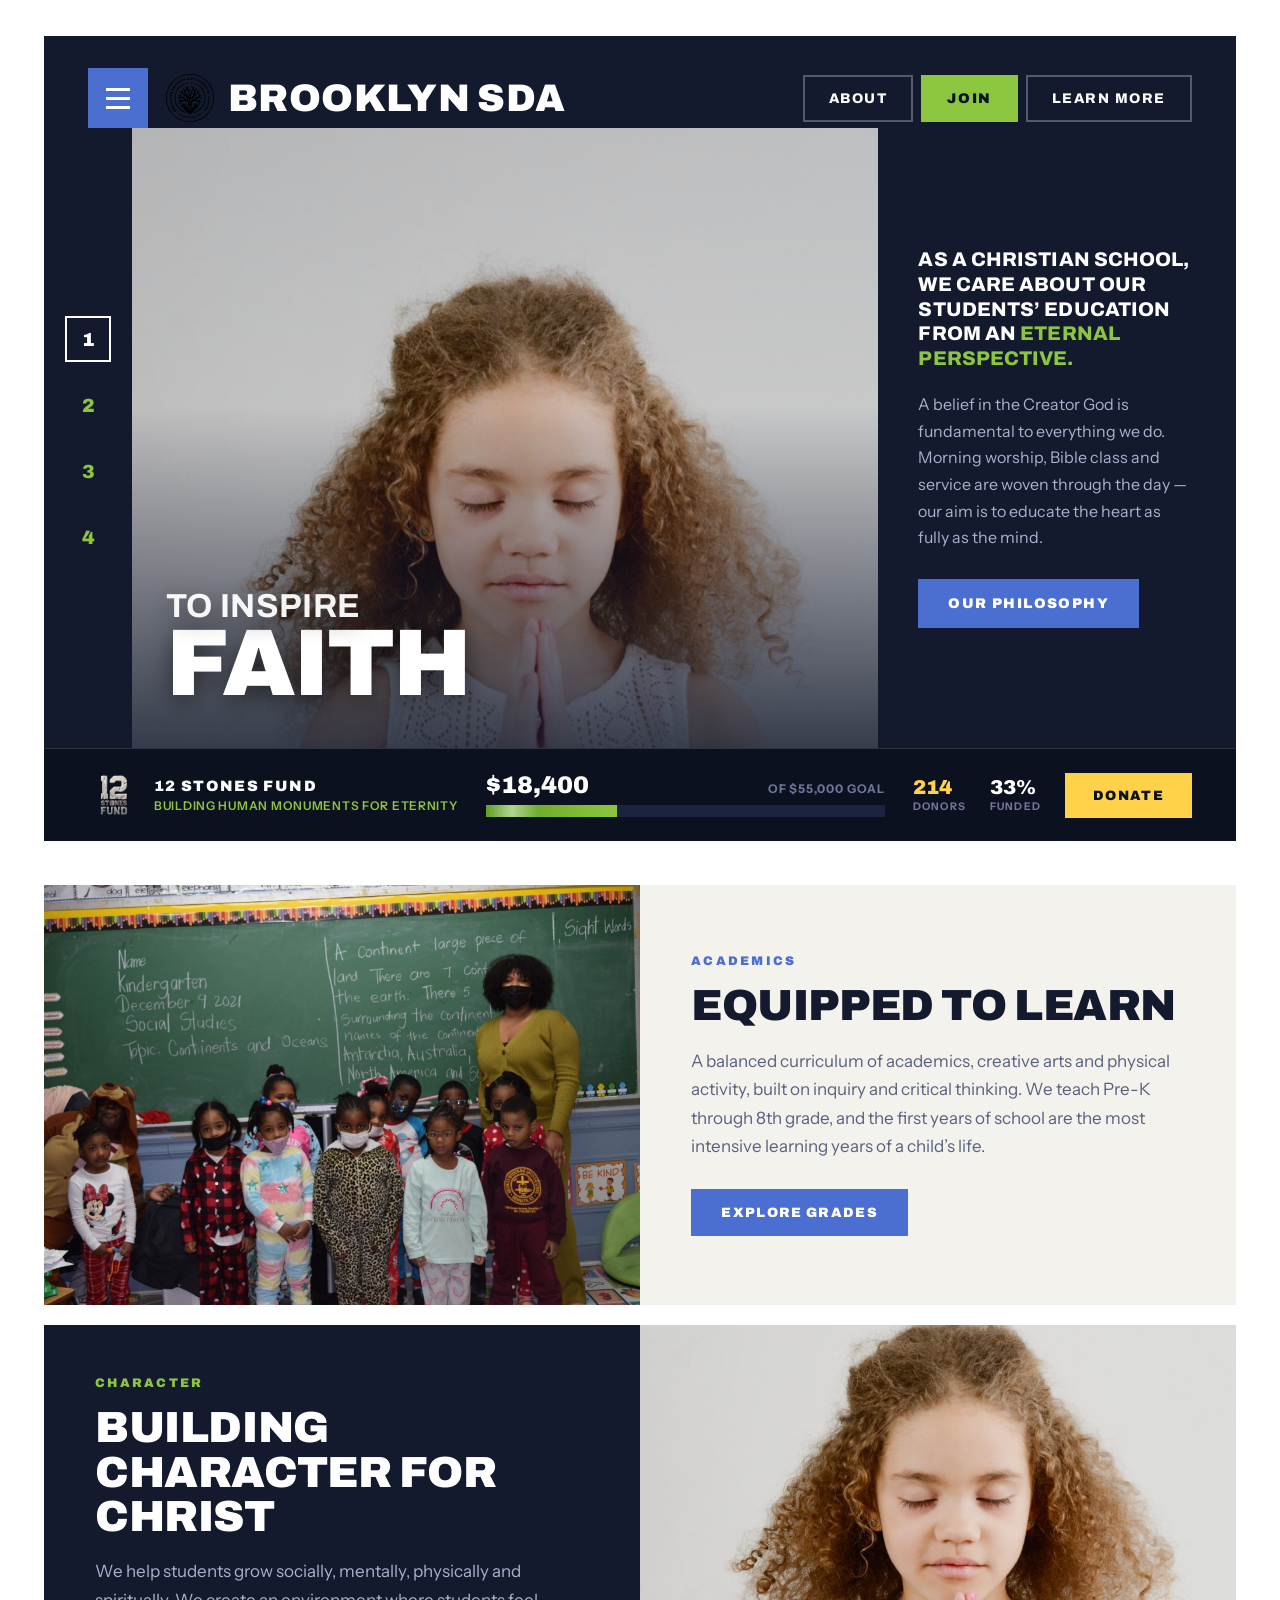
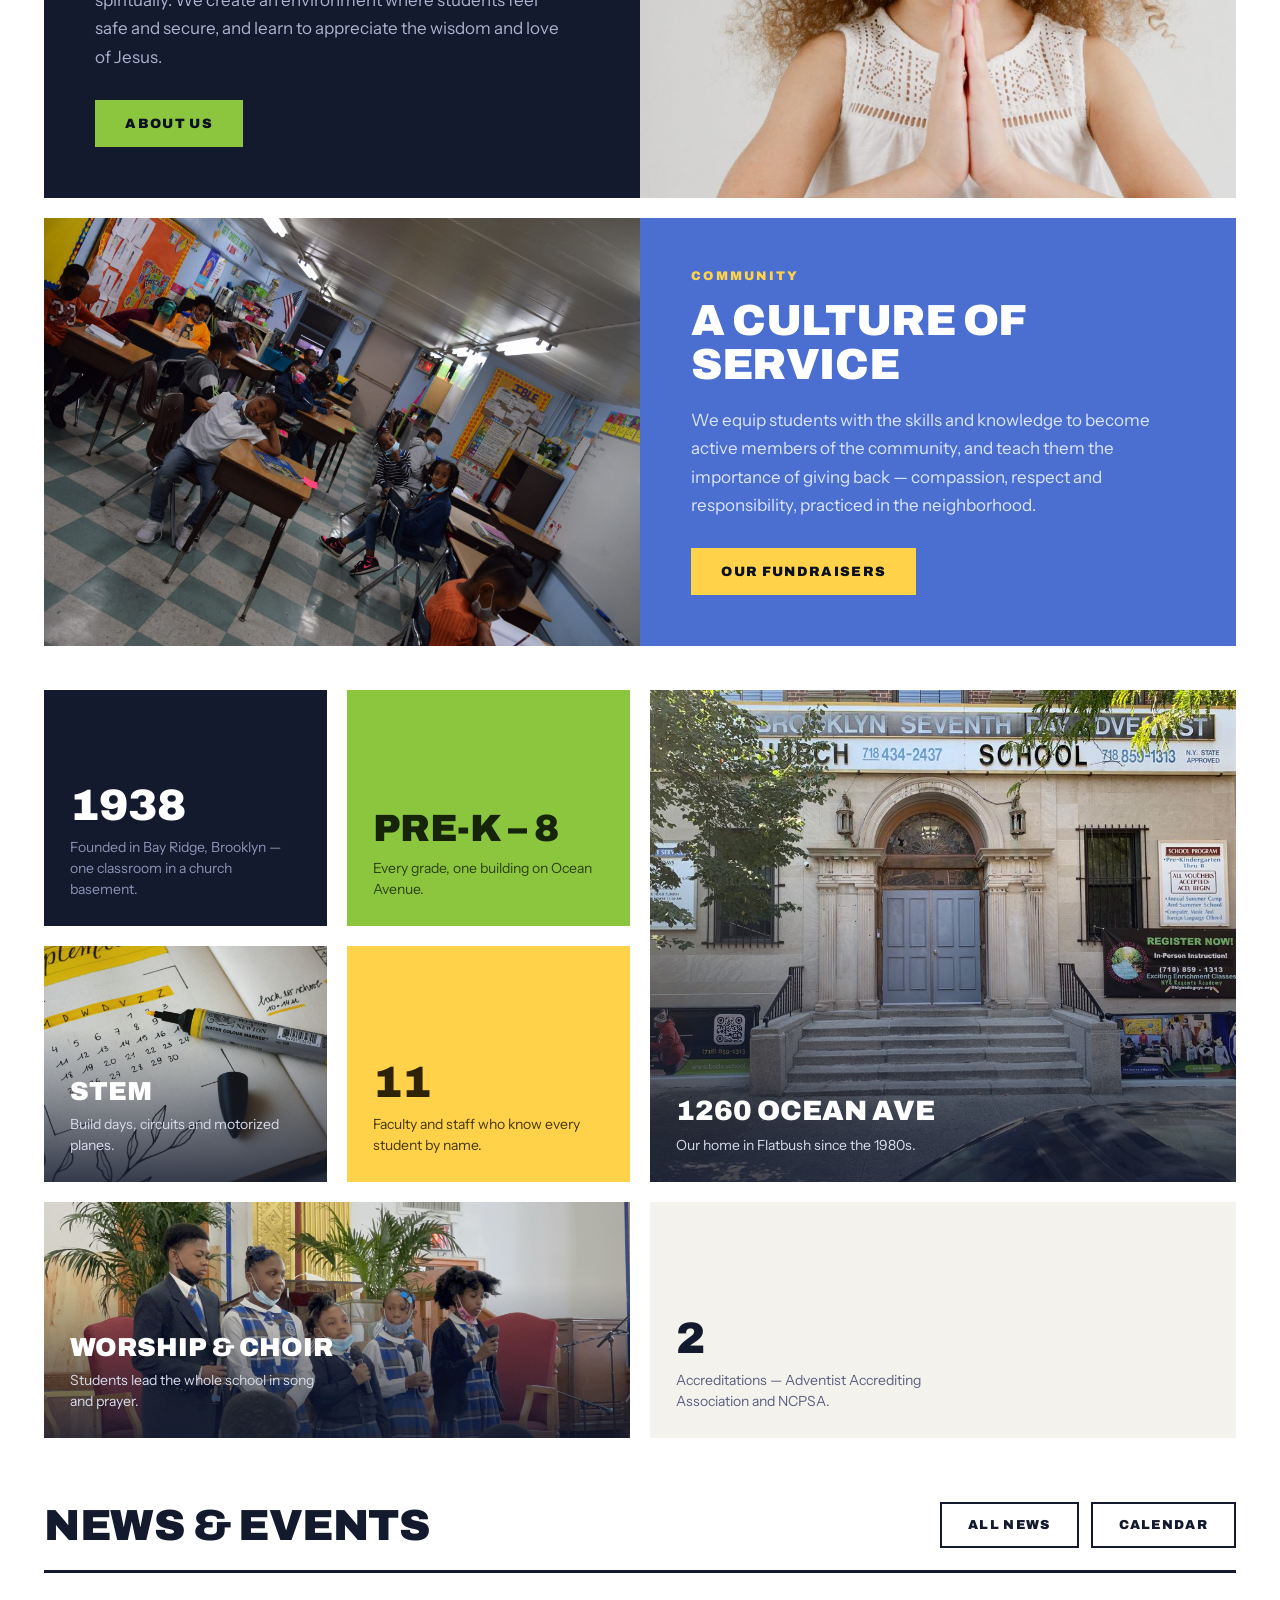
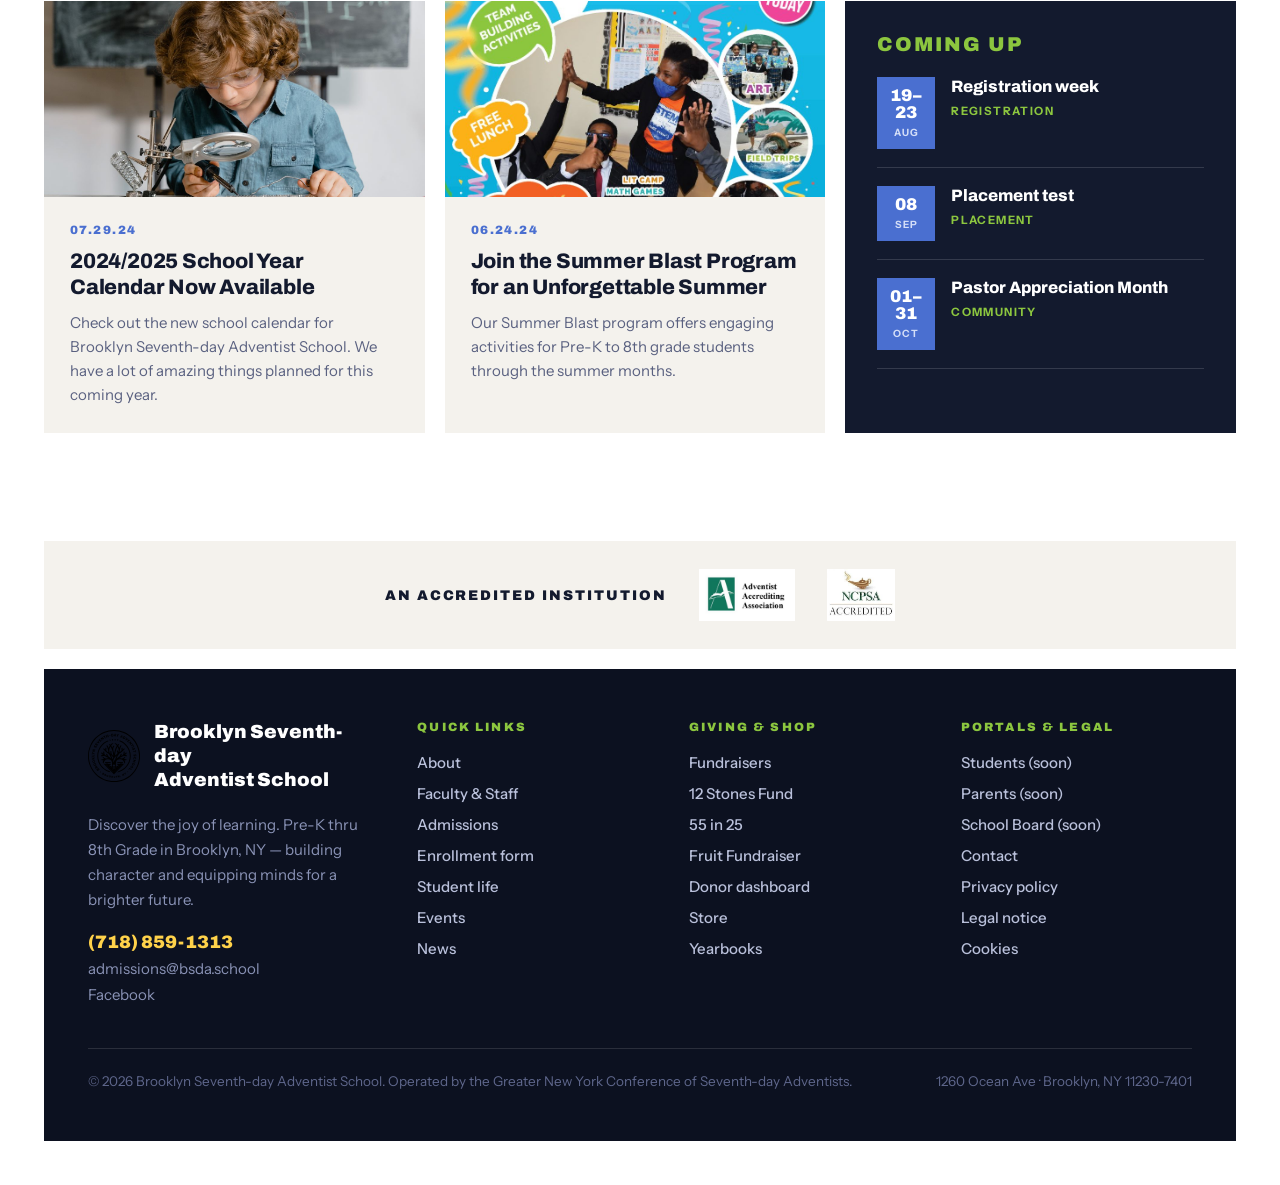
==== site/index.html @ 090581a4 "Add static BSDA School site ported from Claude Design prototype Dependency-free HTML/CSS/JS implemen" ====
<!DOCTYPE html>
<html lang="en">
<head>
<meta charset="utf-8">
<meta name="viewport" content="width=device-width, initial-scale=1">
<title>Brooklyn Seventh-day Adventist School</title>
<meta name="description" content="Brooklyn SDA School — Pre-K through 8th grade at 1260 Ocean Ave, Brooklyn, NY. Building characters for Christ.">
<link rel="icon" href="assets/logo-badge-blue.jpg">
<link rel="preconnect" href="https://fonts.googleapis.com">
<link rel="preconnect" href="https://fonts.gstatic.com" crossorigin>
<link href="https://fonts.googleapis.com/css2?family=Archivo:wght@400;500;600;700;800;900&family=Instrument+Sans:ital,wght@0,400;0,500;0,600;0,700;1,400&display=swap" rel="stylesheet">
<link rel="stylesheet" href="styles.css">
</head>
<body>
<div id="app"></div>
<script>
  // Donation counter values (shown in the hero HUD and on the Give page).
  window.BSDA_CONFIG = { raised: 18400, goal: 55000, donors: 214 };
</script>
<script src="view.js"></script>
<script src="app.js"></script>
</body>
</html>
---- site/styles.css ----
*, *::before, *::after { box-sizing: border-box; }
  html { scroll-behavior: smooth; }
  body { margin: 0; background: #FFFFFF; color: #131A2E; font-family: "Instrument Sans", system-ui, sans-serif; -webkit-font-smoothing: antialiased; }
  h1, h2, h3, h4, h5 { font-family: "Archivo", system-ui, sans-serif; margin: 0; letter-spacing: -0.01em; }
  p { margin: 0; text-wrap: pretty; }
  a { color: #2E4CA8; text-decoration: none; }
  a:hover { color: #131A2E; }
  button, input, select, textarea { font: inherit; color: inherit; }
  img { display: block; }
  ::selection { background: #8CC63F; color: #131A2E; }
  @keyframes bsda-sheen { 0% { transform: translateX(-120%); } 60%,100% { transform: translateX(320%); } }
  @keyframes bsda-fade { from { opacity: 0; transform: translateY(14px); } to { opacity: 1; transform: none; } }
  [data-rail]::-webkit-scrollbar { height: 8px; }
  [data-rail]::-webkit-scrollbar-thumb { background: #131A2E; border-radius: 99px; }
  [data-rail]::-webkit-scrollbar-track { background: rgba(19,26,46,.1); border-radius: 99px; }

/* hover states */
.hv1:hover { color:#8CC63F !important; }
.hv2:hover { background:#fff !important; }
.hv3:hover { color:#fff !important; }
.hv4:hover { background:#8CC63F !important; }
.hv5:hover { background:#fff !important; color:#131A2E !important; border-color:#fff !important; }
.hv6:hover { background:#fff !important; border-color:#fff !important; }
.hv7:hover { background:#8CC63F !important; color:#0C1120 !important; }
.hv8:hover { opacity:.85 !important; }
.hv9:hover { background:#131A2E !important; color:#fff !important; }
.hv10:hover { background:#fff !important; color:#131A2E !important; }
.hv11:hover { color:#2E4CA8 !important; }
.hv12:hover { color:#FFD24A !important; }

/* layout gutter, shared by every section */
:root { --gx: 44px; }

/* The prototype is desktop-first; these rules stack its grids on small screens. */
@media (max-width: 900px) {
  :root { --gx: 16px; }
  [style*="grid-template-columns"] { grid-template-columns: 1fr !important; }
  [style*="grid-column:"] { grid-column: auto !important; }
  [style*="grid-row:"] { grid-row: auto !important; }
  [style*="min-height:620px"] { min-height: 420px !important; }
  [style*="position:sticky"] { position: static !important; }
}
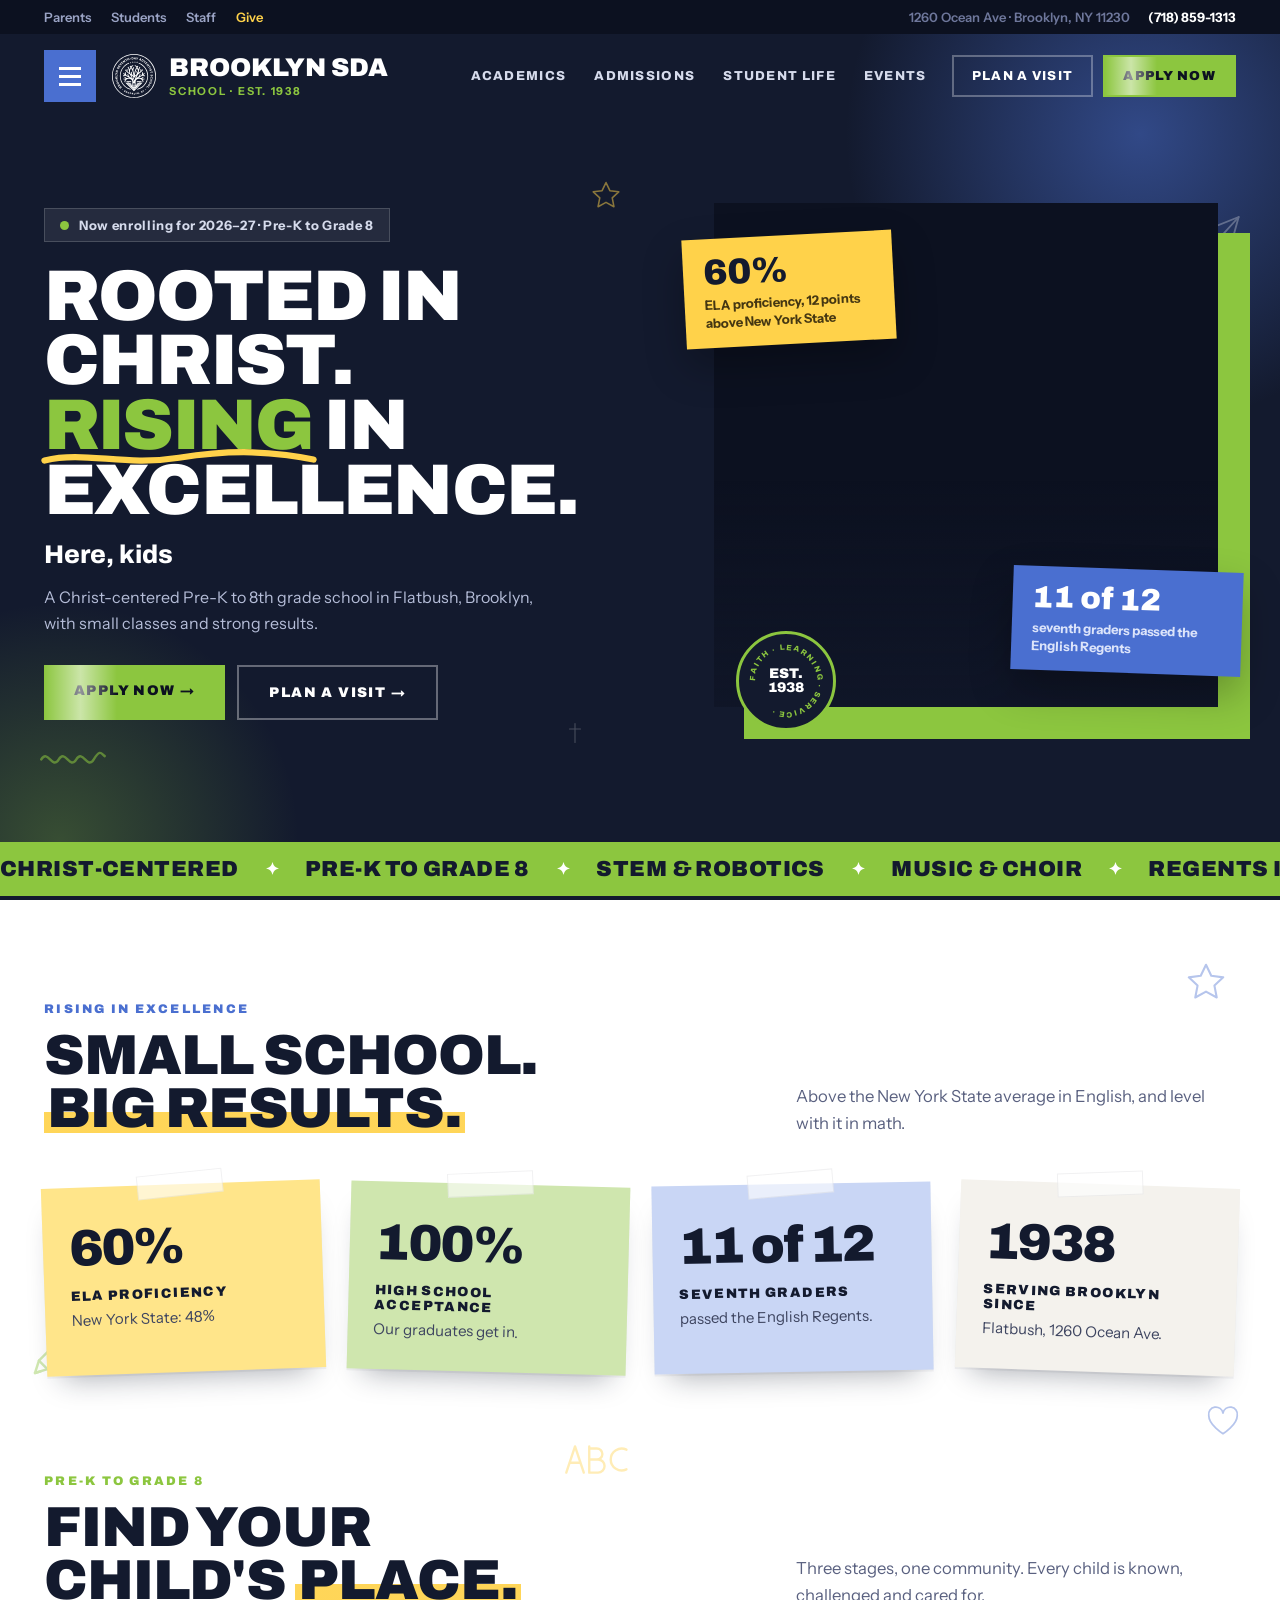
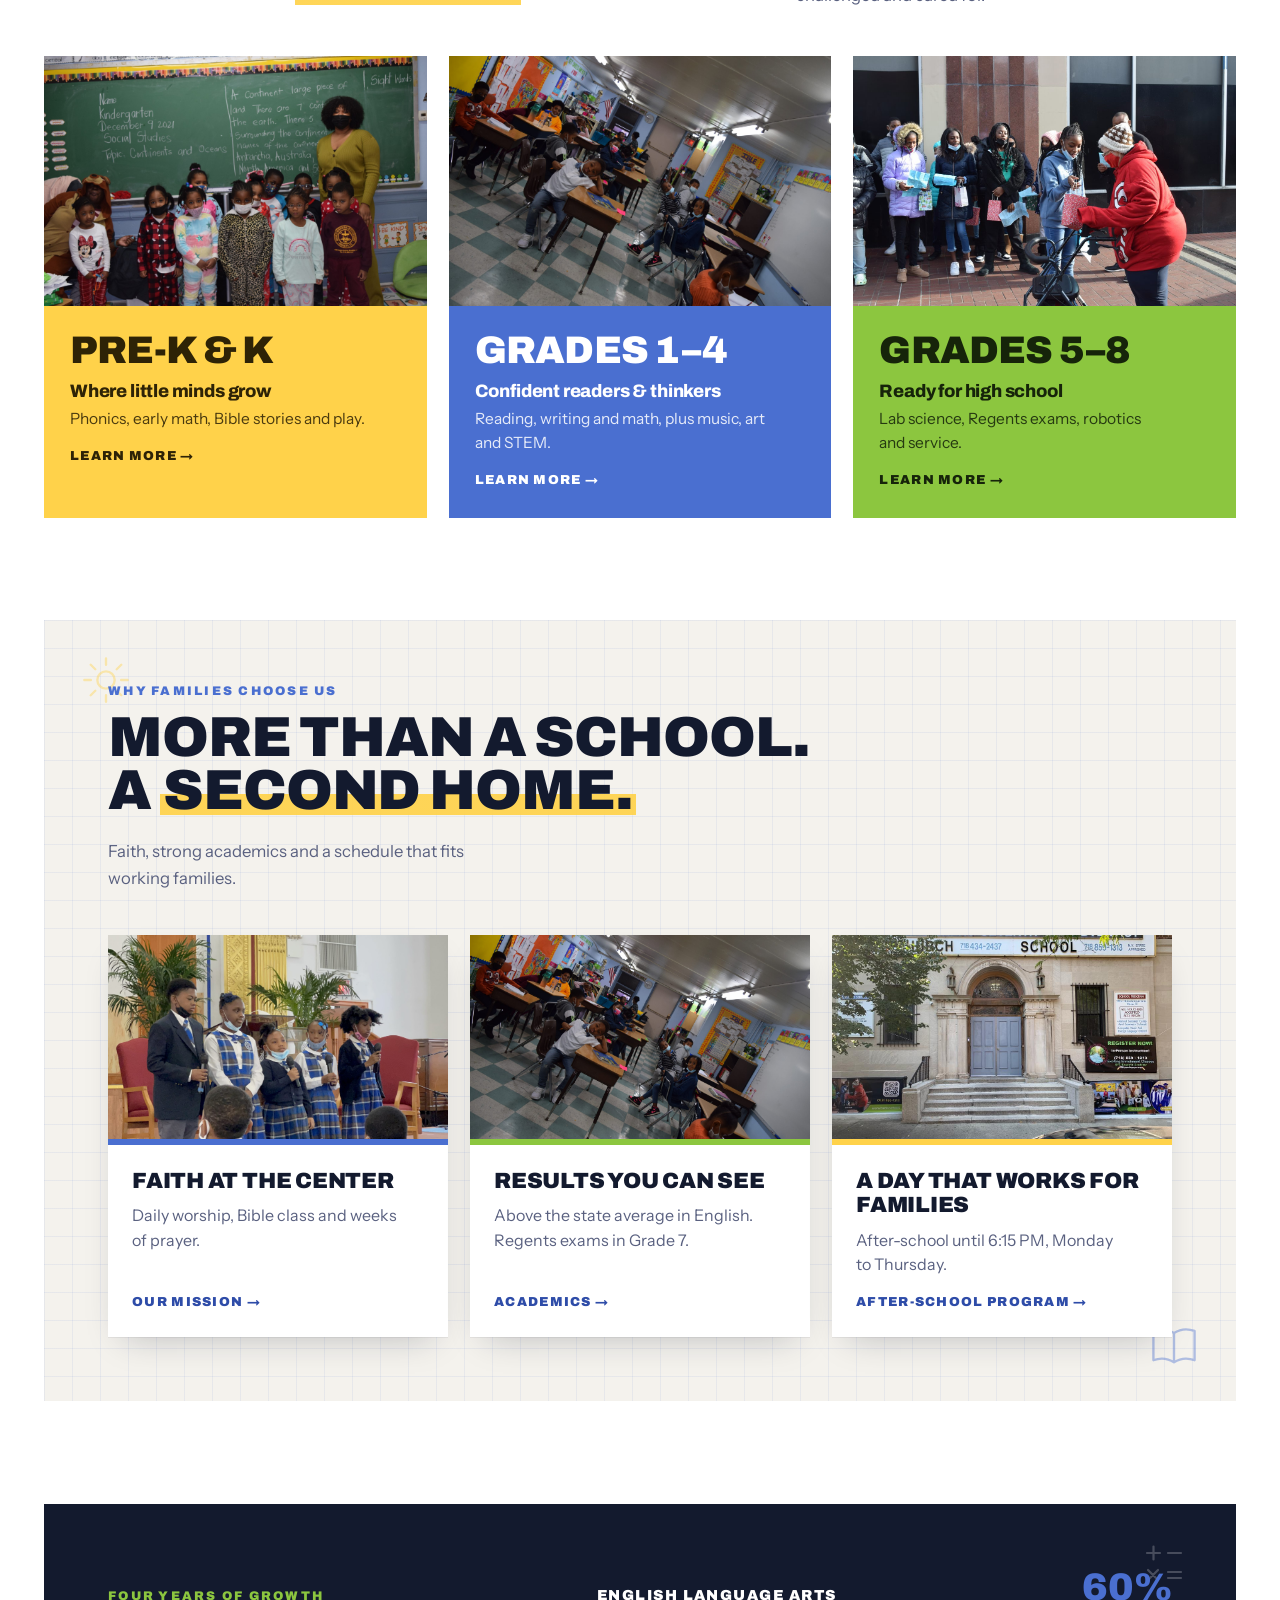
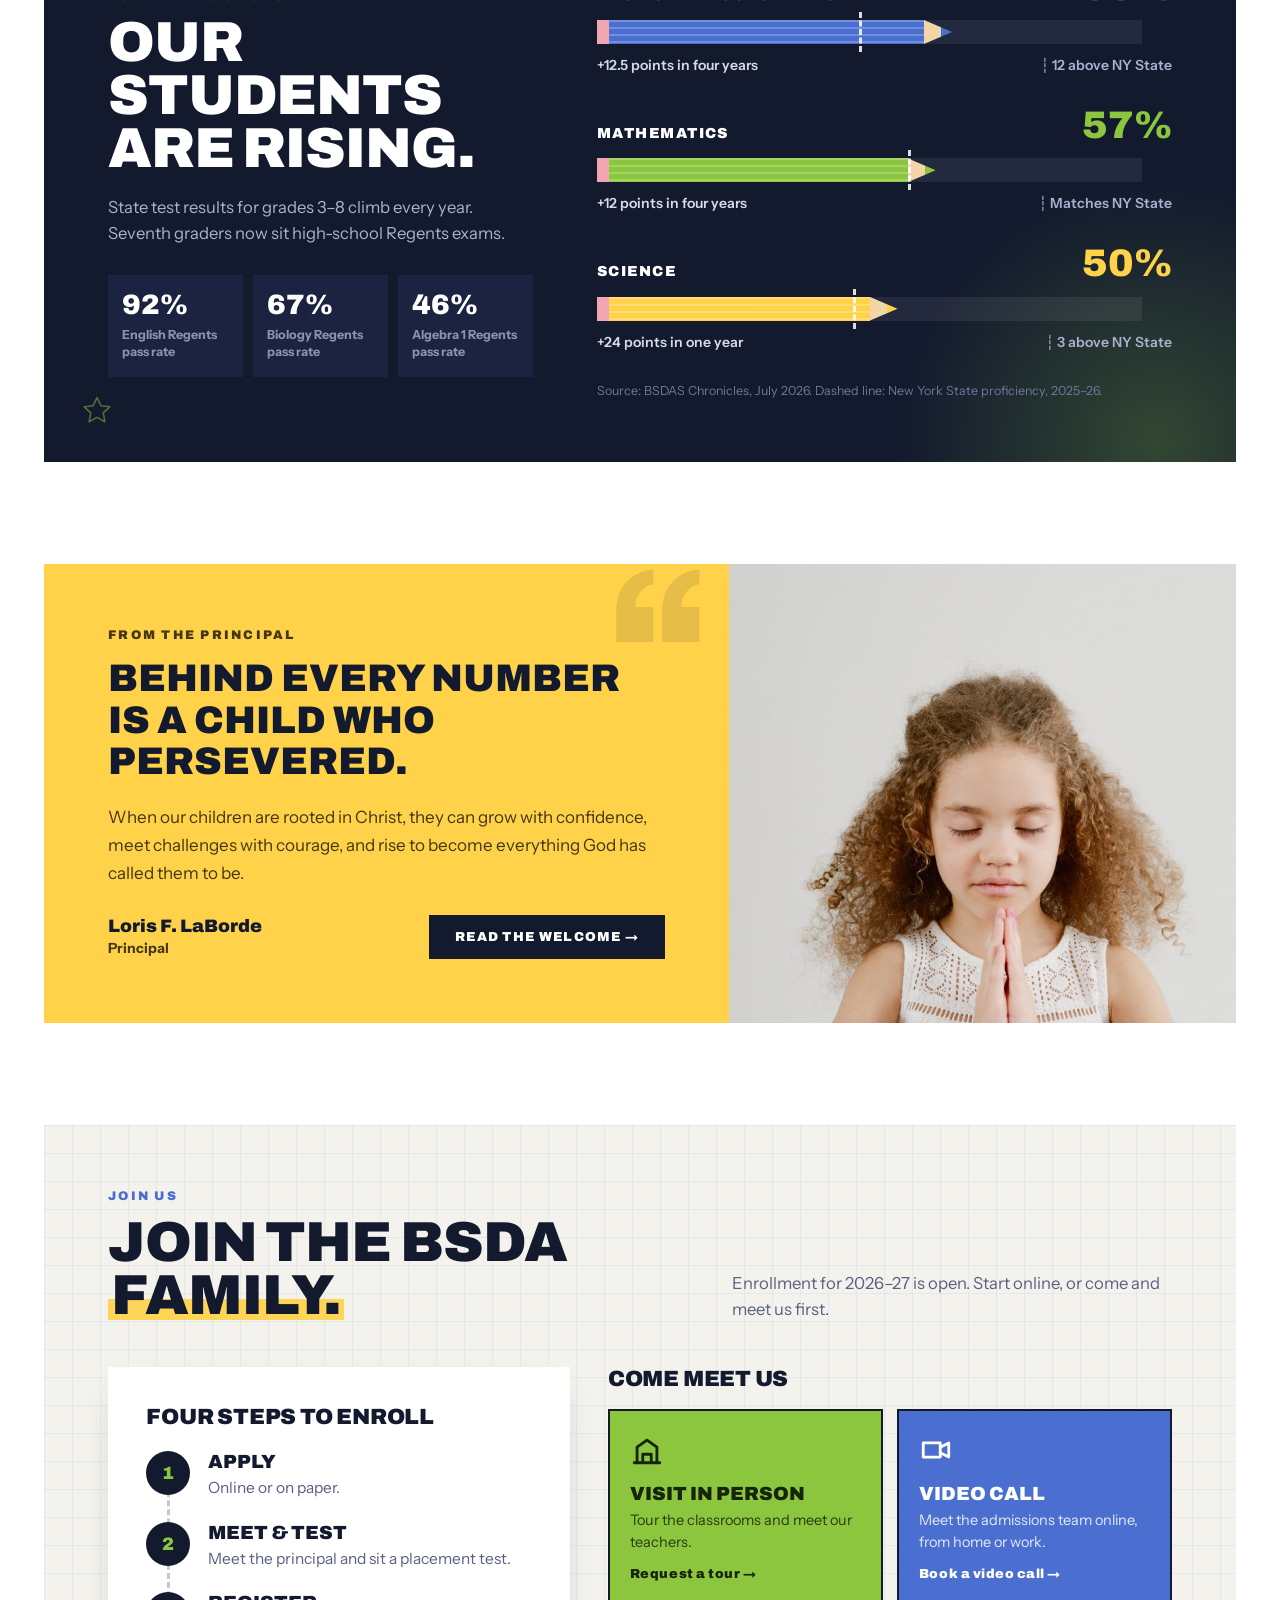
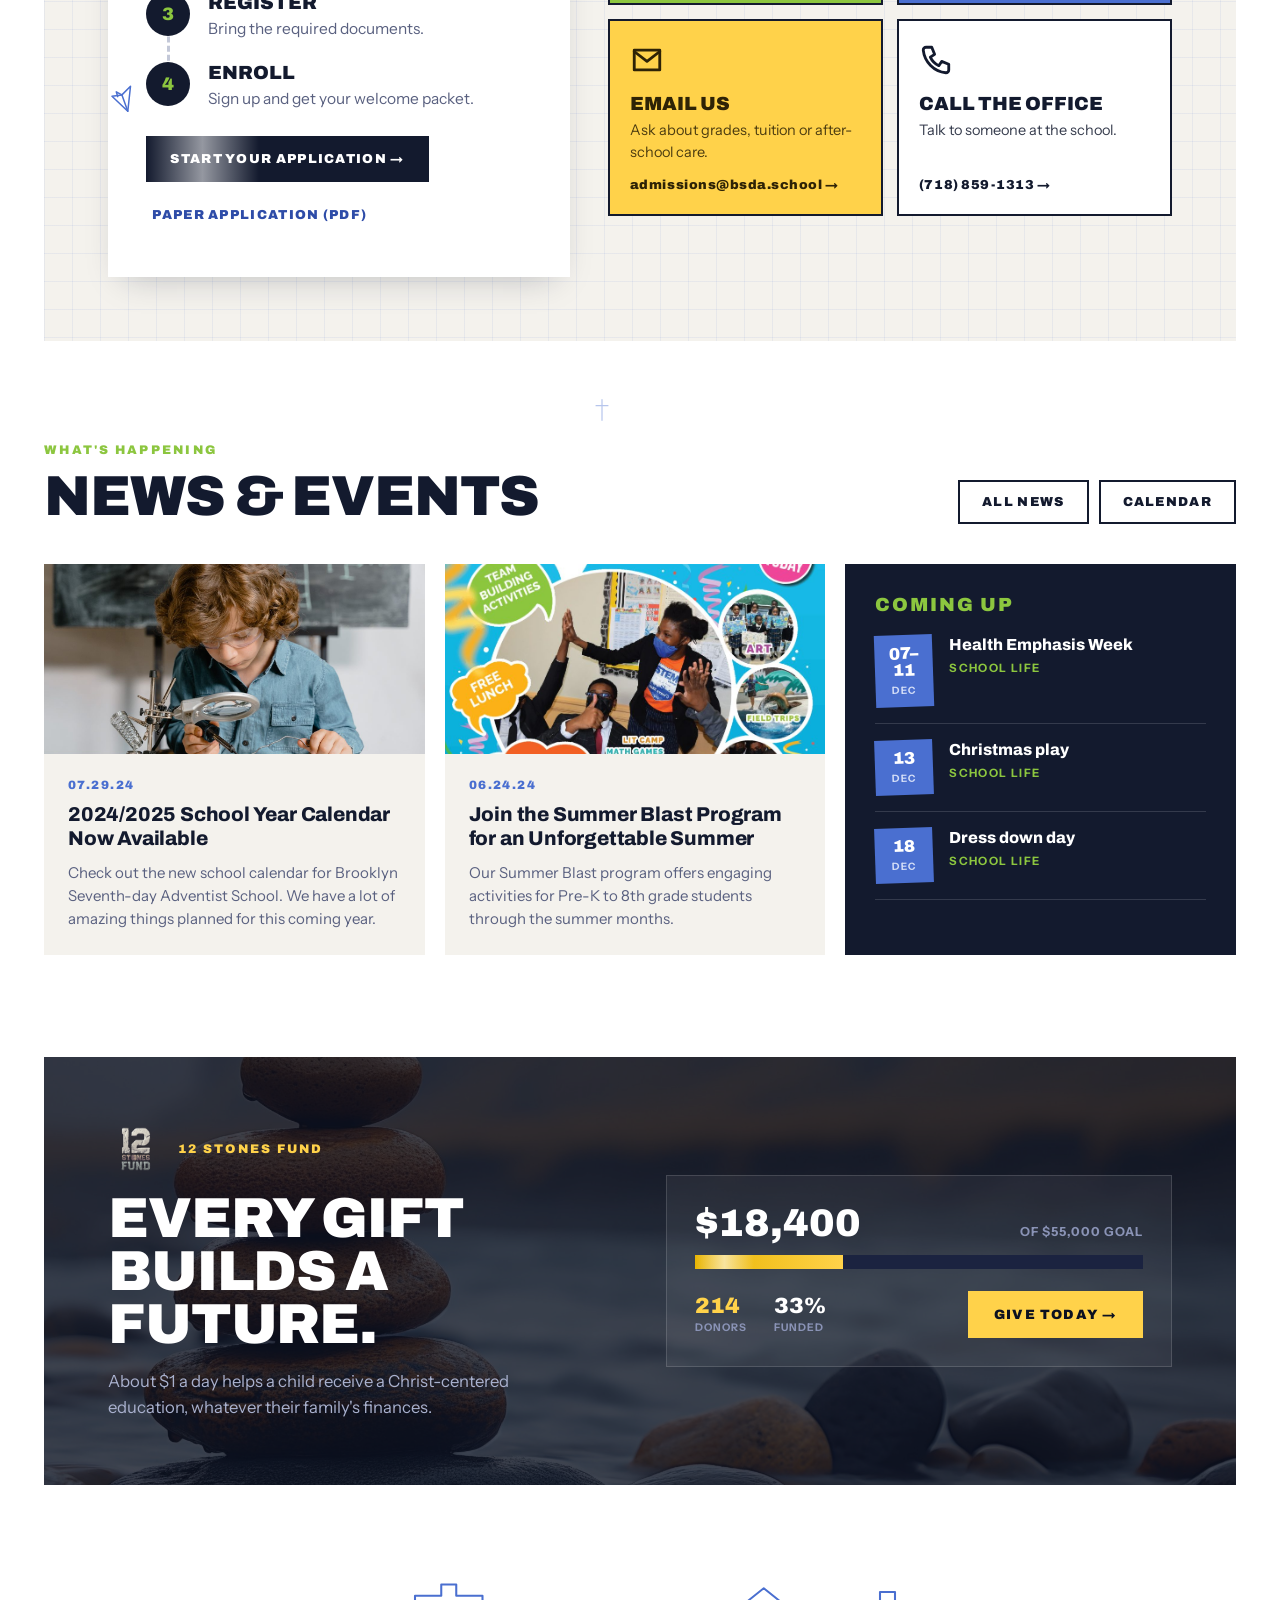
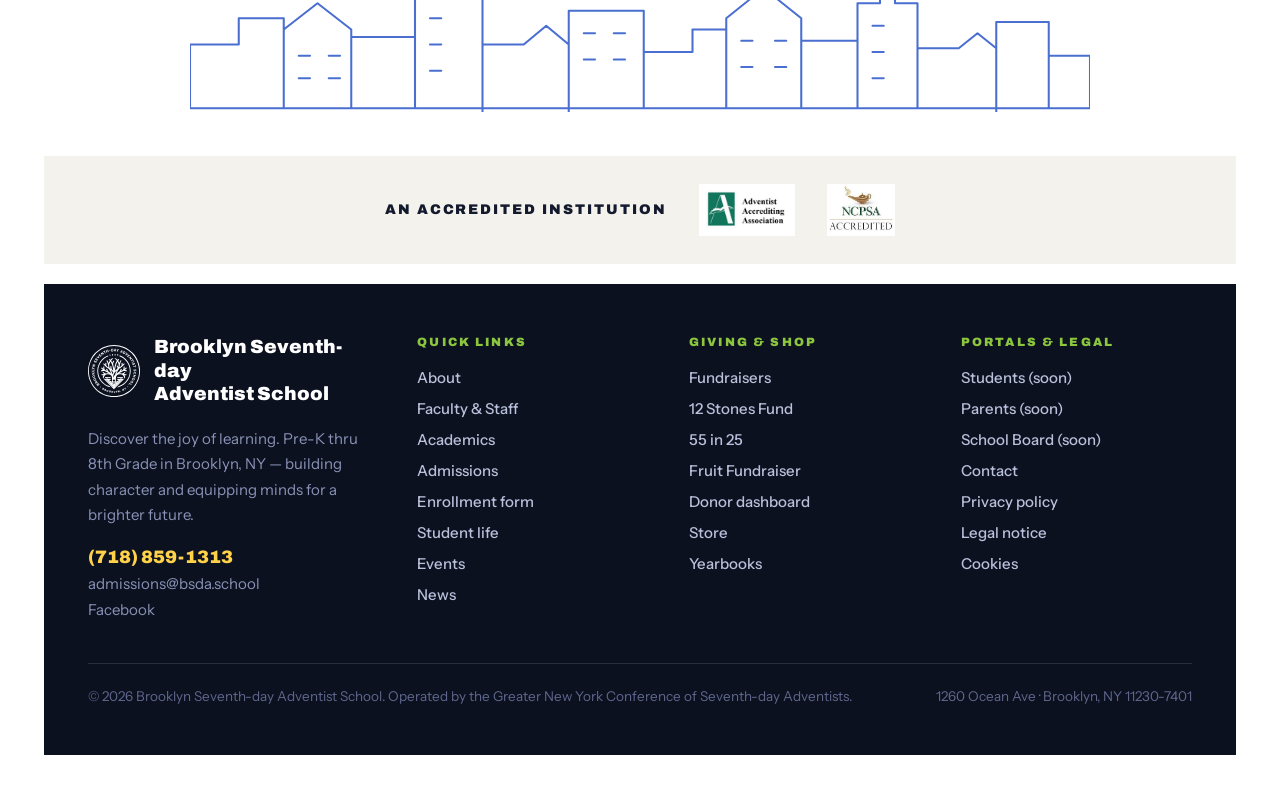
==== commit 70585477: "Homepage v2: one-screen hero, intro screen, plan-a-visit chooser and doodle motion - Hero fits one s" ====
--- a/site/index.html
+++ b/site/index.html
@@ -12,6 +12,53 @@
 <link rel="stylesheet" href="styles.css">
 </head>
 <body>
+
+<!-- Intro screen: shown once per visit, skipped for reduced motion. Lives outside #app so re-renders never touch it. -->
+<div id="loader" aria-hidden="true">
+  <div class="ld-layer ld-y"></div>
+  <div class="ld-layer ld-g"></div>
+  <div class="ld-layer ld-b"></div>
+  <div class="ld-layer ld-n">
+    <img class="ld-crest" src="assets/logo-white.svg" alt="" />
+    <div class="ld-word">BROOKLYN SDA</div>
+    <svg class="ld-scribble" viewBox="0 0 300 24"><path d="M6 15 C 50 4, 90 22, 150 12 S 250 5, 294 14"/></svg>
+    <div class="ld-pencils">
+      <svg viewBox="0 0 220 24"><rect x="14" y="2" width="154" height="20" fill="#4A6FD0"/><rect x="0" y="2" width="14" height="20" fill="#F2A6B3"/><path d="M168 2 206 12 168 22z" fill="#F2D6A8"/><path d="M195 9.1 206 12 195 14.9z" fill="#4A6FD0"/></svg>
+      <svg viewBox="0 0 220 24"><rect x="14" y="2" width="154" height="20" fill="#8CC63F"/><rect x="0" y="2" width="14" height="20" fill="#F2A6B3"/><path d="M168 2 206 12 168 22z" fill="#F2D6A8"/><path d="M195 9.1 206 12 195 14.9z" fill="#8CC63F"/></svg>
+      <svg viewBox="0 0 220 24"><rect x="14" y="2" width="154" height="20" fill="#FFD24A"/><rect x="0" y="2" width="14" height="20" fill="#F2A6B3"/><path d="M168 2 206 12 168 22z" fill="#F2D6A8"/><path d="M195 9.1 206 12 195 14.9z" fill="#FFD24A"/></svg>
+      <svg viewBox="0 0 220 24"><rect x="14" y="2" width="154" height="20" fill="#ffffff"/><rect x="0" y="2" width="14" height="20" fill="#F2A6B3"/><path d="M168 2 206 12 168 22z" fill="#F2D6A8"/><path d="M195 9.1 206 12 195 14.9z" fill="#131A2E"/></svg>
+    </div>
+  </div>
+</div>
+<script>
+  (function () {
+    var root = document.documentElement, loader = document.getElementById('loader'), skip = false;
+    try { skip = sessionStorage.getItem('bsda-intro') === '1'; } catch (e) {}
+    if (window.matchMedia && matchMedia('(prefers-reduced-motion: reduce)').matches) skip = true;
+    if (skip) { loader.parentNode.removeChild(loader); return; }
+    try { sessionStorage.setItem('bsda-intro', '1'); } catch (e) {}
+    root.classList.add('intro');
+    setTimeout(function () { if (loader.parentNode) loader.parentNode.removeChild(loader); root.classList.remove('intro'); }, 2400);
+  })();
+</script>
+
+<!-- Doodle kit: hand-drawn line art used as quiet background decoration (<use href="#d-star"/>, etc.). -->
+<svg width="0" height="0" style="position:absolute" aria-hidden="true">
+  <defs>
+    <symbol id="d-star" viewBox="0 0 48 48"><path d="M24 5l5.5 11.5 12.5 1.6-9.2 8.6 2.4 12.4L24 33l-11.2 6.1 2.4-12.4L6 18.1l12.5-1.6z"/></symbol>
+    <symbol id="d-pencil" viewBox="0 0 48 48"><path d="M8 40l3.5-11L33 7.5l7.5 7.5L19 36.5z"/><path d="M11.5 29l7.5 7.5M28.5 12l7.5 7.5M8 40l5-1.5"/></symbol>
+    <symbol id="d-plane" viewBox="0 0 48 48"><path d="M4 22L44 6 34 42 24 28z"/><path d="M24 28L44 6M24 28v11l6-6"/></symbol>
+    <symbol id="d-book" viewBox="0 0 48 48"><path d="M5 11c7-2.5 13-2 19 2v27c-6-4-12-4.5-19-2zM43 11c-7-2.5-13-2-19 2v27c6-4 12-4.5 19-2z"/></symbol>
+    <symbol id="d-cross" viewBox="0 0 48 48"><path d="M24 5v38M13 16h22"/></symbol>
+    <symbol id="d-squiggle" viewBox="0 0 64 24"><path d="M3 15c6-10 10 10 16 0s10 10 16 0 10 10 16 0 7-5 10-3"/></symbol>
+    <symbol id="d-heart" viewBox="0 0 48 48"><path d="M24 40S6 29 6 17a9 9 0 0 1 18-3 9 9 0 0 1 18 3c0 12-18 23-18 23z"/></symbol>
+    <symbol id="d-math" viewBox="0 0 48 48"><path d="M7 13h13M13.5 6.5v13M28 13h13M8 30l10 10M18 30L8 40M28 32h13M28 38h13"/></symbol>
+    <symbol id="d-sun" viewBox="0 0 48 48"><circle cx="24" cy="24" r="8"/><path d="M24 4v6M24 38v6M4 24h6M38 24h6M9.9 9.9l4.2 4.2M33.9 33.9l4.2 4.2M9.9 38.1l4.2-4.2M33.9 14.1l4.2-4.2"/></symbol>
+    <symbol id="d-abc" viewBox="0 0 64 32"><path d="M3 28L11 4l8 24M6 19h10M24 4v24h8a6 6 0 0 0 0-12h-8 7a5 5 0 0 0 0-10h-7M58 7a10 10 0 1 0 0 18"/></symbol>
+    <symbol id="d-skyline" viewBox="0 0 480 80"><path d="M0 78V44h26V30h24v48M50 78V36l18-14 18 14v42M86 78V40h34v38M120 78V18h14v-6h8v6h14v66M156 78V44h22l12-10 12 10v44M202 78V26h40v52M242 78V48h26V36h18v42M286 78V30l20-16 20 16v48M326 78V42h30v36M356 78V22h12v-6h8v6h12v56M388 78V46h22l10-8 10 8v40M430 78V32h28v46M458 78V50h22v28M0 78h480"/><path d="M58 50h6M74 50h6M58 62h6M74 62h6M210 38h6M226 38h6M210 52h6M226 52h6M294 42h6M312 42h6M294 56h6M312 56h6M128 30h6M128 44h6M128 58h6M364 34h6M364 48h6M364 62h6"/></symbol>
+  </defs>
+</svg>
+
 <div id="app"></div>
 <script>
   // Donation counter values (shown in the hero HUD and on the Give page).
--- a/site/styles.css
+++ b/site/styles.css
@@ -40,3 +40,209 @@
   [style*="min-height:620px"] { min-height: 420px !important; }
   [style*="position:sticky"] { position: static !important; }
 }
+
+
+/* logo-white.svg has no fill defined, so it renders black; flip it to white until the real logo arrives */
+img[src$="logo-white.svg"] { filter:invert(1); }
+
+/* =========================================================
+   HOMEPAGE
+   ========================================================= */
+:root { --ease:cubic-bezier(.22,1,.36,1); --spring:cubic-bezier(.34,1.56,.64,1); }
+
+/* ---------- type & layout helpers ---------- */
+.kicker { display:block; font-family:'Archivo',sans-serif; font-weight:900; font-size:12.5px; letter-spacing:.18em; text-transform:uppercase; }
+.h2 { font-family:'Archivo',sans-serif; font-weight:900; font-size:clamp(36px,4.4vw,64px); line-height:.94; letter-spacing:-.02em; text-transform:uppercase; margin-top:14px; color:#131A2E; }
+.lead { font-size:clamp(16px,1.3vw,18px); line-height:1.6; color:#5A6180; max-width:440px; }
+.sr-only { position:absolute; width:1px; height:1px; padding:0; margin:-1px; overflow:hidden; clip:rect(0,0,0,0); white-space:nowrap; border:0; }
+.sec { position:relative; isolation:isolate; padding:clamp(72px,8vw,120px) var(--gx) 0; }
+.sec-head { display:flex; justify-content:space-between; align-items:flex-end; gap:20px 48px; flex-wrap:wrap; }
+.panel { position:relative; overflow:hidden; isolation:isolate; padding:clamp(34px,5vw,76px); }
+.paper { background-color:#F4F2ED; background-image:linear-gradient(rgba(74,111,208,.08) 1px,transparent 1px),linear-gradient(90deg,rgba(74,111,208,.08) 1px,transparent 1px); background-size:28px 28px; }
+.grid3 { display:grid; grid-template-columns:repeat(3,1fr); gap:22px; }
+.card { display:flex; flex-direction:column; overflow:hidden; }
+.stats { display:grid; grid-template-columns:repeat(4,1fr); gap:26px; }
+
+/* ---------- first screen ---------- */
+.hero-screen { min-height:100vh; min-height:100svh; display:flex; flex-direction:column; }
+.hero { position:relative; flex:1; display:flex; flex-direction:column; background:#131A2E; overflow:hidden; isolation:isolate; }
+.hero-grid { flex:1; display:grid; grid-template-columns:1.08fr .92fr; gap:clamp(32px,4.5vw,72px); align-items:center; padding:clamp(4px,1.5vh,20px) var(--gx) clamp(28px,5vh,60px); }
+.hero-title { margin-top:clamp(14px,2.4vh,26px); font-family:'Archivo',sans-serif; font-weight:900; font-size:clamp(38px,min(5.6vw,8vh),96px); line-height:.9; letter-spacing:-.025em; text-transform:uppercase; color:#fff; }
+.hero-rot { margin-top:clamp(12px,2vh,24px); font-family:'Archivo',sans-serif; font-weight:800; font-size:clamp(18px,min(2vw,3.2vh),30px); line-height:1.2; color:#fff; }
+.hero-lead { margin-top:clamp(10px,1.6vh,18px); font-size:clamp(15px,min(1.25vw,2.2vh),19px); line-height:1.6; color:#B5BDD8; max-width:520px; }
+.hero-ctas { margin-top:clamp(18px,3.2vh,34px); }
+.collage { position:relative; height:clamp(300px,58vh,600px); }
+.navlink { padding:12px 13px; font-family:'Archivo',sans-serif; font-weight:800; font-size:13px; letter-spacing:.1em; text-transform:uppercase; color:#D6DBEC; }
+.navlink:hover { color:#fff; }
+
+/* green word with a crayon underline that draws itself in */
+.ul-draw { position:relative; display:inline-block; color:#8CC63F; }
+.ul-draw svg { position:absolute; left:-2%; width:104%; bottom:-.16em; height:.3em; overflow:visible; }
+.ul-draw path { fill:none; stroke:#FFD24A; stroke-width:7; stroke-linecap:round; stroke-dasharray:330; stroke-dashoffset:330; animation:bsda-draw .9s var(--ease) forwards; animation-delay:calc(var(--intro, 0s) + .7s); }
+
+/* ---------- doodle kit ---------- */
+.doodle { position:absolute; z-index:-1; pointer-events:none; height:auto; fill:none; stroke:currentColor; stroke-width:2.2; stroke-linecap:round; stroke-linejoin:round; opacity:.4; animation:bsda-doodle 10s ease-in-out infinite; }
+
+/* ---------- pencil & marker hovers ---------- */
+.scribble { position:relative; }
+.scribble::after { content:''; position:absolute; left:4px; right:4px; bottom:2px; height:9px; pointer-events:none;
+  background:url("data:image/svg+xml,%3Csvg xmlns='http://www.w3.org/2000/svg' viewBox='0 0 120 10' preserveAspectRatio='none'%3E%3Cpath d='M2 6 C 20 1, 30 9, 48 5 S 80 2, 96 6 S 112 8, 118 4' fill='none' stroke='%238CC63F' stroke-width='3' stroke-linecap='round'/%3E%3C/svg%3E") no-repeat center / 100% 100%;
+  clip-path:inset(0 100% 0 0); transition:clip-path .45s cubic-bezier(.65,0,.35,1); }
+.scribble:hover::after, .scribble:focus-visible::after, .lift:hover .scribble::after { clip-path:inset(0 0 0 0); }
+.circled { position:relative; }
+.circled::before { content:''; position:absolute; inset:-13px -18px; pointer-events:none;
+  background:url("data:image/svg+xml,%3Csvg xmlns='http://www.w3.org/2000/svg' viewBox='0 0 200 80' preserveAspectRatio='none'%3E%3Cpath d='M34 10 C 96 -2, 190 6, 193 38 C 196 70, 62 80, 18 63 C -6 52, 4 22, 48 11 C 74 5, 114 5, 146 9' fill='none' stroke='%23FFD24A' stroke-width='3.2' stroke-linecap='round'/%3E%3C/svg%3E") no-repeat center / 100% 100%;
+  clip-path:inset(0 100% 0 0); transition:clip-path .6s cubic-bezier(.65,0,.35,1); }
+.circled:hover::before, .circled:focus-visible::before { clip-path:inset(0 0 0 0); }
+/* highlighter swipe behind key words */
+.hl { background:linear-gradient(transparent 56%, rgba(255,210,74,.92) 56%, rgba(255,210,74,.92) 90%, transparent 90%) no-repeat 0 0 / 100% 100%; -webkit-box-decoration-break:clone; box-decoration-break:clone; padding:0 .06em; }
+.hl-now { animation:bsda-hl .8s .25s var(--ease) both; }
+
+/* ---------- sticky-note stats ---------- */
+.note { position:relative; background:var(--bg); padding:36px 26px 28px; rotate:var(--tilt); box-shadow:0 2px 0 rgba(19,26,46,.05), 0 18px 30px -16px rgba(19,26,46,.38); transition:rotate .5s var(--spring), transform .45s var(--ease); }
+.note::before { content:''; position:absolute; top:-12px; left:50%; width:86px; height:24px; margin-left:-43px; background:rgba(255,255,255,.62); border:1px solid rgba(19,26,46,.06); rotate:-4deg; }
+.note:hover { rotate:0deg; transform:translateY(-6px); }
+
+/* ---------- coloured-pencil growth bars ---------- */
+.pbar { position:relative; height:24px; margin:14px 30px 0 0; background:rgba(255,255,255,.07); }
+.pfill { position:absolute; left:0; top:0; bottom:0; background:repeating-linear-gradient(180deg, rgba(255,255,255,.22) 0 2px, transparent 2px 7px), var(--c); box-shadow:inset 12px 0 #F2A6B3; }
+.ptip { position:absolute; top:0; bottom:0; right:-28px; width:28px; background:linear-gradient(90deg, #F2D6A8 0 62%, var(--c) 62%); clip-path:polygon(0 0, 100% 50%, 0 100%); }
+.pstate { position:absolute; top:-8px; bottom:-8px; width:0; border-left:3px dashed rgba(255,255,255,.85); }
+
+/* ---------- join steps with a paper plane ---------- */
+.steps-wrap { position:relative; margin-top:22px; }
+.steps { list-style:none; margin:0; padding:0; display:flex; flex-direction:column; gap:22px; position:relative; }
+.steps::before { content:''; position:absolute; left:21px; top:22px; bottom:22px; border-left:3px dashed #C3C8D8; }
+.steps li { display:flex; gap:18px; align-items:flex-start; position:relative; }
+.step-n { flex:0 0 44px; height:44px; display:flex; align-items:center; justify-content:center; border-radius:50%; background:#131A2E; color:#8CC63F; font:900 18px 'Archivo',sans-serif; position:relative; z-index:1; transition:background .3s, color .3s, transform .4s var(--spring); }
+.steps li:hover .step-n { background:#8CC63F; color:#131A2E; transform:scale(1.12) rotate(-8deg); }
+.plane { position:absolute; left:-36px; top:0; width:28px; height:28px; rotate:118deg; color:#4A6FD0; fill:none; stroke:currentColor; stroke-width:2.6; stroke-linecap:round; stroke-linejoin:round; }
+.visit-card { display:flex; flex-direction:column; padding:22px 20px; border:2px solid #131A2E; height:100%; }
+
+/* ---------- Brooklyn skyline ---------- */
+.skyline { display:block; width:100%; height:auto; aspect-ratio:6 / 1; max-height:150px; fill:none; stroke:#4A6FD0; stroke-width:1.1; stroke-linecap:round; stroke-linejoin:round; stroke-dasharray:900; }
+
+/* ---------- keyframes ---------- */
+@keyframes bsda-fade-in { from { opacity:0; } }
+@keyframes bsda-pop { from { opacity:0; transform:translateY(24px) scale(.94); } }
+@keyframes bsda-rise { from { opacity:0; translate:0 46px; } to { opacity:1; translate:0 0; } }
+@keyframes bsda-xfade { 0% { opacity:0; transform:scale(1.12); } 5% { opacity:1; } 25% { opacity:1; } 31% { opacity:0; transform:scale(1); } 100% { opacity:0; transform:scale(1); } }
+@keyframes bsda-word { 0% { opacity:0; transform:translateY(90%); } 4%, 22% { opacity:1; transform:none; } 26%, 100% { opacity:0; transform:translateY(-90%); } }
+@keyframes bsda-float { 0%, 100% { transform:translateY(0); } 50% { transform:translateY(-12px); } }
+@keyframes bsda-drift { 0%, 100% { transform:translate(0,0); } 50% { transform:translate(10px,-10px); } }
+@keyframes bsda-blob { 0%, 100% { transform:translate(0,0) scale(1); } 50% { transform:translate(-40px,30px) scale(1.12); } }
+@keyframes bsda-doodle { 0%, 100% { transform:translate(0,0) rotate(0deg); } 50% { transform:translate(5px,-9px) rotate(7deg); } }
+@keyframes bsda-spin { to { transform:rotate(360deg); } }
+@keyframes bsda-pulse { 0% { box-shadow:0 0 0 0 rgba(140,198,63,.7); } 100% { box-shadow:0 0 0 12px rgba(140,198,63,0); } }
+@keyframes bsda-marquee { to { transform:translateX(-50%); } }
+@keyframes bsda-shine { 0% { transform:translateX(-120%) skewX(-20deg); } 30%, 100% { transform:translateX(260%) skewX(-20deg); } }
+@keyframes bsda-draw { to { stroke-dashoffset:0; } }
+@keyframes bsda-hl { from { background-size:0% 100%; } }
+@keyframes bsda-fill { from { width:var(--from); } }
+@keyframes bsda-fly { from { top:0; } to { top:calc(100% - 28px); } }
+@keyframes bsda-sky { from { stroke-dashoffset:900; } to { stroke-dashoffset:0; } }
+@property --n { syntax:'<integer>'; inherits:false; initial-value:0; }
+@keyframes bsda-count { from { --n:0; } }
+
+/* ---------- always-on motion ---------- */
+.hero-in > * { animation:bsda-fade .9s var(--ease) both; animation-delay:calc(var(--intro, 0s) + var(--d, 0s)); }
+.hero-in > :nth-child(2) { --d:.08s; }
+.hero-in > :nth-child(3) { --d:.18s; }
+.hero-in > :nth-child(4) { --d:.26s; }
+.hero-in > :nth-child(5) { --d:.34s; }
+.collage { animation:bsda-fade 1.1s var(--ease) both; animation-delay:calc(var(--intro, 0s) + .2s); }
+.xf img { opacity:0; animation:bsda-xfade 24s linear infinite both; animation-delay:calc(var(--i) * 6s); }
+.xf img:first-child { opacity:1; }
+.wordstack { display:inline-grid; vertical-align:bottom; overflow:hidden; color:#FFD24A; }
+.wordstack > span { grid-area:1 / 1; opacity:0; animation:bsda-word 12s var(--ease) infinite both; animation-delay:calc(var(--i) * 3s); white-space:nowrap; }
+.wordstack > span:first-child { opacity:1; }
+.float { animation:bsda-float 6s ease-in-out infinite; }
+.float-b { animation-duration:7.5s; animation-delay:-2s; }
+.drift { animation:bsda-drift 9s ease-in-out infinite; }
+.blob { animation:bsda-blob 16s ease-in-out infinite; }
+.blob-b { animation-duration:20s; animation-direction:reverse; }
+.spin { animation:bsda-spin 18s linear infinite; }
+.pulse { animation:bsda-pulse 1.8s ease-out infinite; }
+.marquee-track { animation:bsda-marquee 40s linear infinite; }
+.marquee:hover .marquee-track { animation-play-state:paused; }
+.vm-panel { animation:bsda-pop .45s var(--spring) both; }
+.shine { position:relative; overflow:hidden; }
+.shine::after { content:''; position:absolute; top:0; bottom:0; left:0; width:40%; background:linear-gradient(90deg,transparent,rgba(255,255,255,.55),transparent); animation:bsda-shine 4.5s ease-in-out infinite; pointer-events:none; }
+.arw > span { display:inline-block; transition:transform .25s var(--ease); }
+.arw:hover > span, .lift:hover .arw > span { transform:translateX(5px); }
+.lift { transition:transform .4s var(--ease), box-shadow .4s var(--ease); }
+.lift:hover { transform:translateY(-8px); box-shadow:0 22px 44px rgba(19,26,46,.2); }
+.zoom img { transition:transform .9s var(--ease); }
+.zoom:hover img { transform:scale(1.07); }
+.cnt { counter-reset:n var(--n); }
+.cnt::after { content:counter(n); }
+
+/* ---------- scroll-driven motion (browsers without support show the final state) ---------- */
+@supports (animation-timeline: view()) {
+  .rv { animation:bsda-rise linear both; animation-timeline:view(); animation-range:entry 0% entry 55%; }
+  .cnt { animation:bsda-count linear both; animation-timeline:view(); animation-range:entry 0% entry 100%; }
+  .pfill { animation:bsda-fill linear both; animation-timeline:view(); animation-range:entry 30% cover 50%; }
+  .hl { animation:bsda-hl linear both; animation-timeline:view(); animation-range:entry 60% cover 45%; }
+  .hl-now { animation:bsda-hl .8s .25s var(--ease) both; animation-timeline:auto; }
+  .plane { animation:bsda-fly linear both; animation-timeline:view(); animation-range:entry 40% cover 60%; }
+  .skyline { animation:bsda-sky linear both; animation-timeline:view(); animation-range:entry 0% cover 55%; }
+}
+@supports not (animation-timeline: view()) {
+  .cnt { animation:bsda-count 1.8s var(--ease) both; }
+}
+
+/* ---------- intro screen ---------- */
+html.intro { --intro:1.45s; }
+#loader { position:fixed; inset:0; z-index:999; pointer-events:none; }
+.ld-layer { position:absolute; inset:0; animation:ld-up .6s cubic-bezier(.76,0,.24,1) forwards; }
+.ld-n { background:#131A2E; display:flex; flex-direction:column; align-items:center; justify-content:center; gap:14px; animation-delay:1.3s; }
+.ld-b { background:#4A6FD0; animation-delay:1.42s; }
+.ld-g { background:#8CC63F; animation-delay:1.54s; }
+.ld-y { background:#FFD24A; animation-delay:1.66s; }
+.ld-crest { width:78px; height:78px; animation:ld-pop .55s .35s var(--spring) both; }
+.ld-word { font:900 clamp(26px,4vw,40px)/1 'Archivo',sans-serif; letter-spacing:.03em; color:#fff; animation:bsda-fade .5s .5s var(--ease) both; }
+.ld-scribble { width:min(280px,70vw); height:22px; margin-top:-6px; }
+.ld-scribble path { fill:none; stroke:#8CC63F; stroke-width:6; stroke-linecap:round; stroke-dasharray:320; stroke-dashoffset:320; animation:bsda-draw .55s .7s ease-out forwards; }
+.ld-pencils { display:flex; flex-direction:column; gap:7px; margin-top:12px; }
+.ld-pencils svg { width:min(220px,58vw); height:24px; animation:ld-slide .7s var(--ease) both; }
+.ld-pencils svg:nth-child(1) { animation-delay:.05s; }
+.ld-pencils svg:nth-child(2) { animation-delay:.13s; margin-left:18px; }
+.ld-pencils svg:nth-child(3) { animation-delay:.21s; margin-left:-12px; }
+.ld-pencils svg:nth-child(4) { animation-delay:.29s; margin-left:8px; }
+@keyframes ld-up { to { transform:translateY(-100%); } }
+@keyframes ld-pop { from { opacity:0; transform:scale(0) rotate(-25deg); } }
+@keyframes ld-slide { from { transform:translateX(-110vw); } }
+
+@media (prefers-reduced-motion: reduce) {
+  *, *::before, *::after { animation:none !important; transition:none !important; scroll-behavior:auto !important; }
+  .ul-draw path, .ld-scribble path { stroke-dashoffset:0; }
+  .skyline { stroke-dasharray:none; }
+  .scribble::after, .circled::before { clip-path:none; opacity:0; }
+  .scribble:hover::after, .circled:hover::before { opacity:1; }
+}
+
+/* ---------- responsive ---------- */
+@media (max-width: 1180px) {
+  .hide-md { display:none !important; }
+  .stats { grid-template-columns:repeat(2,1fr); gap:30px 26px; }
+}
+@media (max-width: 900px) {
+  .hide-sm { display:none !important; }
+  .hero-screen { min-height:0; }
+  .hero-grid { grid-template-columns:1fr; padding-bottom:44px; }
+  .hero-title { font-size:clamp(38px,11vw,64px); }
+  .hero-rot { font-size:clamp(18px,5vw,24px); }
+  .hero-lead { font-size:16px; }
+  .collage { height:400px; margin:6px 10px 24px 0; }
+  .badge-a { left:-8px !important; top:16px !important; }
+  .badge-b { right:-8px !important; bottom:30px !important; }
+  .spin-badge { width:84px !important; height:84px !important; left:12px !important; }
+  .grid3 { grid-template-columns:1fr; }
+  .plane { display:none; }
+}
+@media (max-width: 520px) {
+  .stats { grid-template-columns:1fr; }
+  .badge-a, .badge-b { max-width:176px !important; padding:13px 15px !important; }
+  .hdr-cta { margin-left:0 !important; padding:11px 13px !important; font-size:12px !important; }
+  .brand-name { font-size:17px !important; }
+}
